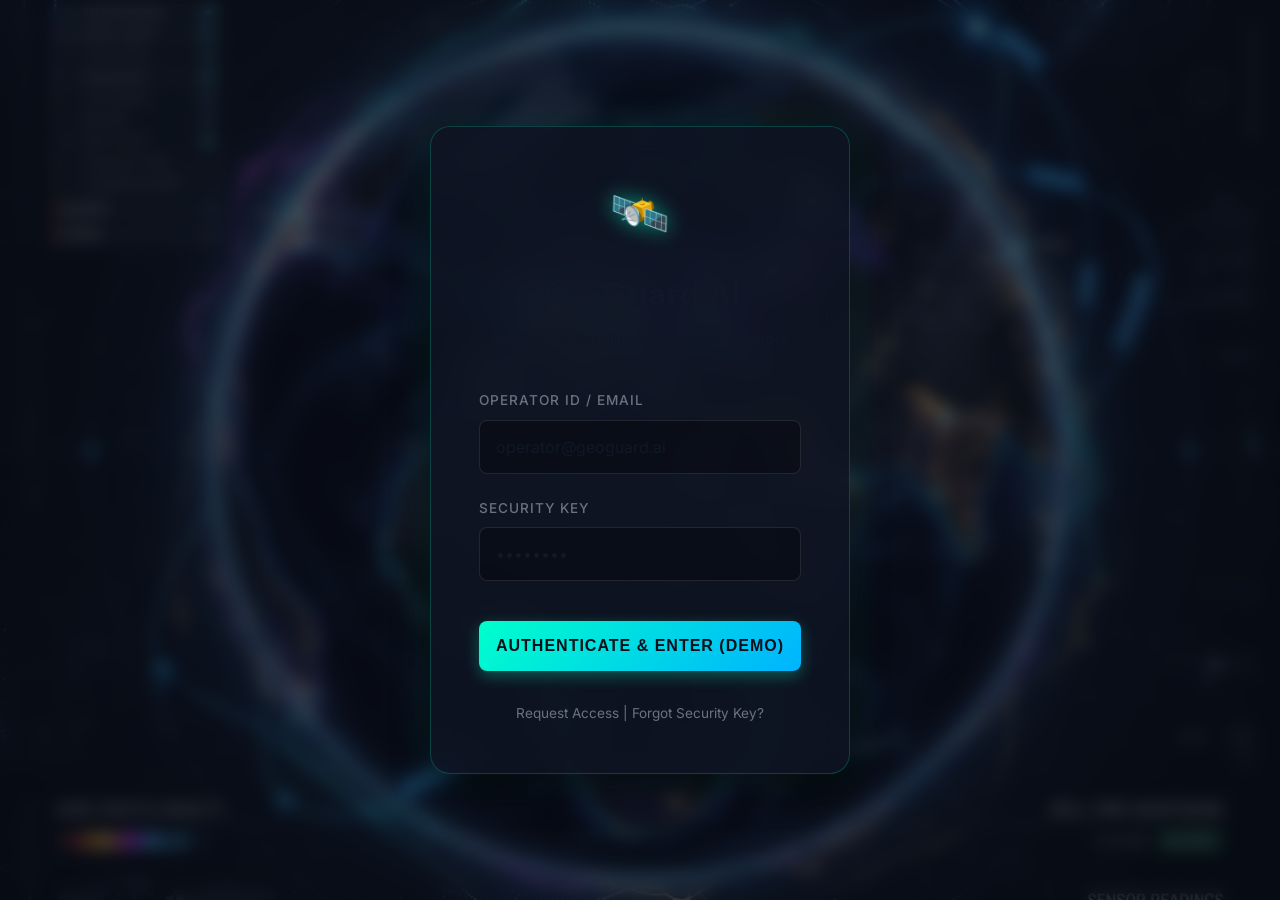
==== frontend/index.html @ 323840bf "Initial commit: Illegal Mining Detection System" ====
<!DOCTYPE html>
<html lang="en">
<head>
    <meta charset="UTF-8">
    <meta name="viewport" content="width=device-width, initial-scale=1.0">
    <title>GeoGuard AI — Satellite-Based Illegal Mining Detection</title>
    <meta name="description" content="AI-powered geospatial monitoring tool for detecting illegal mining activities using satellite imagery analysis and government record cross-referencing.">
    
    <!-- Leaflet CSS -->
    <link rel="stylesheet" href="https://unpkg.com/leaflet@1.9.4/dist/leaflet.css" />
    
    <!-- Chart.js -->
    <script src="https://cdn.jsdelivr.net/npm/chart.js@4.4.0/dist/chart.umd.min.js"></script>
    
    <!-- Leaflet JS -->
    <script src="https://unpkg.com/leaflet@1.9.4/dist/leaflet.js"></script>
    
    <!-- jsPDF -->
    <script src="https://cdnjs.cloudflare.com/ajax/libs/jspdf/2.5.1/jspdf.umd.min.js"></script>
    
    <!-- App CSS -->
    <link rel="stylesheet" href="index.css">
</head>
<body class="login-active">

<!-- ═══════════════ LOGIN OVERLAY ═══════════════ -->
<div id="loginOverlay" class="login-overlay">
    <div class="login-card">
        <div class="login-header">
            <div class="login-logo-icon">🛰️</div>
            <h2>GeoGuard AI</h2>
            <p>Access the Satellite Surveillance Network</p>
        </div>
        <form id="loginForm" class="login-form">
            <div class="form-group">
                <label for="username">Operator ID / Email</label>
                <input type="text" id="username" value="operator@geoguard.ai" placeholder="Enter your credentials" required>
            </div>
            <div class="form-group">
                <label for="password">Security Key</label>
                <input type="password" id="password" value="demo1234" placeholder="••••••••" required>
            </div>
            <button type="submit" class="btn-login">Authenticate & Enter (Demo)</button>
            <div class="login-footer">
                <a href="#">Request Access</a> | <a href="#">Forgot Security Key?</a>
            </div>
        </form>
    </div>
</div>

<!-- ═══════════════ APP CONTAINER ═══════════════ -->
<div class="app-container">

    <!-- ─── LEFT SIDEBAR ─── -->
    <aside class="left-sidebar">
        <div class="logo">
            <div class="logo-icon">🛰️</div>
            <div class="logo-text">
                <h1>GeoGuard</h1>
            </div>
        </div>

        <div class="sidebar-section-title">Explore</div>
        <nav class="sidebar-nav" id="mainNav">
            <button class="nav-btn active" data-view="dashboard" id="navDashboard">
                <span class="nav-icon">📊</span>
                <span class="nav-text">Dashboard</span>
            </button>
            <button class="nav-btn" data-view="analyze" id="navAnalyze">
                <span class="nav-icon">🔬</span>
                <span class="nav-text">Analyze Image</span>
            </button>
            <button class="nav-btn" data-view="map" id="navMap">
                <span class="nav-icon">🗺️</span>
                <span class="nav-text">Map View</span>
            </button>
            <button class="nav-btn" data-view="records" id="navRecords">
                <span class="nav-icon">📋</span>
                <span class="nav-text">Govt Records</span>
            </button>
            <button class="nav-btn" data-view="reports" id="navReports">
                <span class="nav-icon">📄</span>
                <span class="nav-text">Reports</span>
            </button>
        </nav>

        <div class="sidebar-bottom">
            <div class="model-status">
                <div class="status-indicator">
                    <div class="status-dot"></div>
                    <span>ML Model Active</span>
                </div>
            </div>
        </div>
    </aside>

    <!-- ─── MAIN CONTENT ─── -->
    <main class="main-content">
        <!-- Top Bar -->
        <header class="top-bar">
            <div class="search-bar">
                <span class="search-icon">🔍</span>
                <input type="text" placeholder="Search coordinates, reports, leases...">
            </div>
            <div class="top-icons">
                <button class="icon-btn" title="Wallet">💳</button>
                <button class="icon-btn" title="Notifications">🔔</button>
                <button class="icon-btn" title="Chat">💬</button>
                <button id="themeToggle" class="icon-btn" title="Toggle Theme">🌓</button>
            </div>
        </header>

        <!-- ─── DASHBOARD VIEW ─── -->
        <section class="view-section active" id="viewDashboard">
            
            <!-- Hero Banner -->
            <div class="hero-banner">
                <div class="hero-content">
                    <h2>Monitor Mining Activities Globally</h2>
                    <p>AI-powered geospatial analysis and anomaly detection</p>
                </div>
            </div>

            <div class="section-header">
                <h3>Featured Analysis</h3>
                <a href="#" class="see-all">See all</a>
            </div>

            <!-- Dashboard Stats changed to Featured Cards -->
            <div class="featured-cards-grid" id="statsRow">
                <div class="featured-card">
                    <div class="featured-bg" style="background: linear-gradient(135deg, rgba(167,139,250,0.2) 0%, rgba(96,165,250,0.2) 100%);"></div>
                    <div class="featured-content">
                        <h4>Total Analyses</h4>
                        <p>Processed satellite imagery across regions.</p>
                        <div class="featured-stats">
                            <span><span class="stat-icon">🔍</span> <span id="statAnalyses">0</span> Scans</span>
                            <span><span class="stat-icon">✅</span> <span id="statRecall">92.5%</span> Recall</span>
                        </div>
                    </div>
                </div>
                
                <div class="featured-card">
                    <div class="featured-bg" style="background: linear-gradient(135deg, rgba(52,211,153,0.2) 0%, rgba(16,185,129,0.2) 100%);"></div>
                    <div class="featured-content">
                        <h4>Illegal Activities</h4>
                        <p>Detected unauthorized mining operations.</p>
                        <div class="featured-stats">
                            <span><span class="stat-icon" style="color:var(--accent-red)">🚨</span> <span id="statIllegal">0</span> Found</span>
                            <span><span class="stat-icon">📏</span> <span id="statAccuracy">8.5m</span> Acc.</span>
                        </div>
                    </div>
                </div>
            </div>

            <div class="section-header" style="margin-top: 2rem;">
                <h3>Popular Right Now</h3>
                <a href="#" class="see-all">See all</a>
            </div>

            <!-- Charts as Popular Cards -->
            <div class="popular-cards-grid">
                <div class="popular-card animate-in">
                    <div class="popular-info">
                        <h4>Historical Trends</h4>
                        <p>Incident reports over time.</p>
                    </div>
                    <div class="popular-chart">
                        <canvas id="incidentChart"></canvas>
                    </div>
                </div>
                
                <div class="popular-card animate-in">
                    <div class="popular-info">
                        <h4>Mineral Distribution</h4>
                        <p>Types of minerals mined.</p>
                    </div>
                    <div class="popular-chart">
                        <canvas id="mineralChart"></canvas>
                    </div>
                </div>

                <div class="popular-card animate-in">
                    <div class="popular-info">
                        <h4>Severity Dist.</h4>
                        <p>Risk levels of incidents.</p>
                    </div>
                    <div class="popular-chart">
                        <canvas id="severityChart"></canvas>
                    </div>
                </div>

                <div class="popular-card animate-in">
                    <div class="popular-info">
                        <h4>State-wise</h4>
                        <p>Incidents by location.</p>
                    </div>
                    <div class="popular-chart">
                        <canvas id="stateChart"></canvas>
                    </div>
                </div>
            </div>
        </section>

        <!-- ─── ANALYZE VIEW ─── -->
        <section class="view-section" id="viewAnalyze">
            <div class="upload-section">
                <div class="upload-card card">
                    <div class="upload-card-header">
                        <h2><span class="icon">🛰️</span> Satellite Image Analysis</h2>
                        <span class="upload-badge badge-info">Sentinel-2 Compatible</span>
                    </div>

                    <!-- Drop Zone -->
                    <div class="drop-zone" id="dropZone">
                        <div class="drop-zone-icon">📡</div>
                        <h3>Drop satellite image here</h3>
                        <p>Supports PNG, JPG, TIFF — Sentinel-2 imagery recommended (10m resolution)</p>
                        <button class="browse-btn" id="browseBtn">Browse Files</button>
                        <input type="file" id="fileInput" accept=".png,.jpg,.jpeg,.tif,.tiff,.bmp">
                    </div>

                    <!-- Image Preview -->
                    <div class="image-preview-container" id="previewContainer">
                        <div class="preview-box">
                            <div class="preview-header">
                                <span>📷</span> Original Satellite Image
                            </div>
                            <img id="originalPreview" alt="Original satellite image">
                        </div>
                        <div class="preview-box">
                            <div class="preview-header">
                                <span>🔥</span> Change Detection Map
                            </div>
                            <img id="changeMapPreview" alt="Change detection overlay">
                        </div>
                    </div>

                    <!-- Action Buttons -->
                    <div class="action-row" id="actionRow" style="display:none;">
                        <button class="btn-analyze" id="analyzeBtn" disabled>
                            <span class="spinner" style="display:none;" id="analyzeSpinner"></span>
                            <span id="analyzeBtnText">🔬 Analyze for Mining Activity</span>
                        </button>
                        <button class="btn-secondary" id="clearBtn">✕ Clear</button>
                        <span style="color: var(--text-muted); font-size: 0.8rem;" id="fileInfo"></span>
                    </div>

                    <!-- Progress -->
                    <div class="analysis-progress" id="progressSection">
                        <div class="progress-bar-container">
                            <div class="progress-bar" id="progressBar"></div>
                        </div>
                        <div class="progress-steps">
                            <div class="progress-step" id="step1"><div class="step-dot"></div> Loading Image</div>
                            <div class="progress-step" id="step2"><div class="step-dot"></div> Extracting Features</div>
                            <div class="progress-step" id="step3"><div class="step-dot"></div> ML Classification</div>
                            <div class="progress-step" id="step4"><div class="step-dot"></div> Cross-Referencing</div>
                            <div class="progress-step" id="step5"><div class="step-dot"></div> Generating Report</div>
                        </div>
                    </div>
                </div>
            </div>

            <!-- Results Section -->
            <div class="results-section" id="resultsSection">
                <!-- Summary Banner -->
                <div class="summary-header card" id="summaryHeader">
                    <div class="summary-risk high" id="summaryRisk">
                        <div class="risk-score" id="riskScore">—</div>
                        <div class="risk-label">Risk</div>
                    </div>
                    <div class="summary-info">
                        <h2 id="summaryTitle">Analysis Complete</h2>
                        <p id="summaryDesc">Processed in — seconds</p>
                        <div class="summary-stats">
                            <div class="summary-stat">
                                <div class="summary-stat-value" id="sumDisturbances">0</div>
                                <div class="summary-stat-label">Disturbances</div>
                            </div>
                            <div class="summary-stat">
                                <div class="summary-stat-value" style="color: var(--accent-red);" id="sumIllegal">0</div>
                                <div class="summary-stat-label">Illegal</div>
                            </div>
                            <div class="summary-stat">
                                <div class="summary-stat-value" style="color: var(--accent-green);" id="sumLegal">0</div>
                                <div class="summary-stat-label">Legal</div>
                            </div>
                            <div class="summary-stat">
                                <div class="summary-stat-value" id="sumArea">0</div>
                                <div class="summary-stat-label">Area (sq km)</div>
                            </div>
                        </div>
                    </div>
                </div>

                <!-- Results Grid -->
                <div class="results-grid two-col" style="margin-top: 1.5rem;">
                    <!-- Detection Map -->
                    <div class="card">
                        <div class="card-header">
                            <h3>🗺️ Detection Map</h3>
                            <span class="upload-badge badge-info" id="mapBadge">Interactive</span>
                        </div>
                        <div class="card-body" style="padding: 0;">
                            <div class="map-container">
                                <div id="detectionMap"></div>
                            </div>
                        </div>
                    </div>

                    <!-- Disturbance List -->
                    <div class="card">
                        <div class="card-header">
                            <h3>🚨 Detected Disturbances</h3>
                            <span class="upload-badge badge-danger" id="distCount">0 found</span>
                        </div>
                        <div class="card-body" style="padding: 0;">
                            <div class="disturbance-list" id="disturbanceList">
                                <div class="empty-state">
                                    <div class="empty-icon">🔍</div>
                                    <h3>No results yet</h3>
                                    <p>Upload and analyze a satellite image to detect mining disturbances</p>
                                </div>
                            </div>
                        </div>
                    </div>
                </div>

                <!-- Spectral & Metrics -->
                <div class="results-grid two-col" style="margin-top: 1.5rem;">
                    <div class="card">
                        <div class="card-header">
                            <h3>🌈 Spectral Indices</h3>
                        </div>
                        <div class="card-body">
                            <div class="indices-grid" id="indicesGrid">
                                <div class="index-item">
                                    <div class="index-name">NDVI (Vegetation)</div>
                                    <div class="index-value neutral" id="idxNdvi">—</div>
                                    <div class="index-bar"><div class="index-bar-fill" id="idxNdviBar" style="width:0; background: var(--accent-green);"></div></div>
                                </div>
                                <div class="index-item">
                                    <div class="index-name">BSI (Bare Soil)</div>
                                    <div class="index-value neutral" id="idxBsi">—</div>
                                    <div class="index-bar"><div class="index-bar-fill" id="idxBsiBar" style="width:0; background: var(--accent-amber);"></div></div>
                                </div>
                                <div class="index-item">
                                    <div class="index-name">NDWI (Water)</div>
                                    <div class="index-value neutral" id="idxNdwi">—</div>
                                    <div class="index-bar"><div class="index-bar-fill" id="idxNdwiBar" style="width:0; background: var(--accent-blue);"></div></div>
                                </div>
                                <div class="index-item">
                                    <div class="index-name">Soil Index</div>
                                    <div class="index-value neutral" id="idxSoil">—</div>
                                    <div class="index-bar"><div class="index-bar-fill" id="idxSoilBar" style="width:0; background: var(--accent-red);"></div></div>
                                </div>
                            </div>
                        </div>
                    </div>

                    <div class="card">
                        <div class="card-header">
                            <h3>📊 Evaluation Metrics</h3>
                        </div>
                        <div class="card-body">
                            <div class="metrics-grid">
                                <div class="metric-item">
                                    <div class="metric-value" id="metRecall">—</div>
                                    <div class="metric-label">Detection Recall</div>
                                </div>
                                <div class="metric-item">
                                    <div class="metric-value" id="metFPR">—</div>
                                    <div class="metric-label">False Positive Rate</div>
                                </div>
                                <div class="metric-item">
                                    <div class="metric-value" id="metAccuracy">—</div>
                                    <div class="metric-label">Coord Accuracy (m)</div>
                                </div>
                                <div class="metric-item">
                                    <div class="metric-value" id="metLatency">—</div>
                                    <div class="metric-label">Report Latency (s)</div>
                                </div>
                            </div>
                        </div>
                    </div>
                </div>

                <!-- Incident Report -->
                <div class="card" style="margin-top: 1.5rem;">
                    <div class="card-header">
                        <h3>📄 Auto-Generated Incident Report</h3>
                        <span class="upload-badge badge-success">Ready</span>
                    </div>
                    <div class="card-body">
                        <div class="report-content" id="reportContent">No report generated yet.</div>
                        <div class="report-actions">
                            <button class="btn-report primary" id="downloadPdfBtn">📥 Download PDF Report</button>
                            <button class="btn-report outline" id="copyReportBtn">📋 Copy to Clipboard</button>
                        </div>
                    </div>
                </div>
            </div>
        </section>

        <!-- ─── MAP VIEW ─── -->
        <section class="view-section" id="viewMap">
            <div class="stats-row" style="margin-bottom: 1rem;">
                <div class="featured-card">
                    <div class="featured-content" style="padding: 1rem;">
                        <h4><span class="stat-icon">📍</span> Historical Incidents</h4>
                        <div class="stat-value" id="mapIncidents" style="font-size: 2rem;">25</div>
                    </div>
                </div>
                <div class="featured-card">
                    <div class="featured-content" style="padding: 1rem;">
                        <h4><span class="stat-icon">⛏️</span> Mining Leases</h4>
                        <div class="stat-value" id="mapLeases" style="font-size: 2rem;">20</div>
                    </div>
                </div>
                <div class="featured-card">
                    <div class="featured-content" style="padding: 1rem;">
                        <h4><span class="stat-icon">🌲</span> Protected Zones</h4>
                        <div class="stat-value" id="mapZones" style="font-size: 2rem;">8</div>
                    </div>
                </div>
            </div>
            <div class="full-map-container card" style="padding: 0; overflow: hidden; border-radius: var(--radius-xl);">
                <div id="fullMap"></div>
            </div>
        </section>

        <!-- ─── GOVT RECORDS VIEW ─── -->
        <section class="view-section" id="viewRecords">
            <div class="card">
                <div class="card-header">
                    <h3>🏛️ Official Mining Lease Records (Government of India)</h3>
                    <span class="upload-badge badge-info" id="leaseCountBadge">20 Records</span>
                </div>
                <div class="card-body" style="padding: 0;">
                    <div class="records-table-container" style="max-height: 600px; overflow-y: auto;">
                        <table class="records-table" id="leasesTable">
                            <thead>
                                <tr>
                                    <th>Lease ID</th>
                                    <th>Company</th>
                                    <th>Mineral</th>
                                    <th>District</th>
                                    <th>State</th>
                                    <th>Area (sq km)</th>
                                    <th>Status</th>
                                    <th>Valid Until</th>
                                </tr>
                            </thead>
                            <tbody id="leasesTableBody"></tbody>
                        </table>
                    </div>
                </div>
            </div>

            <div class="card" style="margin-top: 1.5rem;">
                <div class="card-header">
                    <h3>🛡️ Protected Zones & No-Mining Areas</h3>
                </div>
                <div class="card-body" style="padding: 0;">
                    <div class="records-table-container" style="max-height: 400px; overflow-y: auto;">
                        <table class="records-table" id="zonesTable">
                            <thead>
                                <tr>
                                    <th>Zone ID</th>
                                    <th>Name</th>
                                    <th>Type</th>
                                    <th>District</th>
                                    <th>State</th>
                                    <th>Radius (km)</th>
                                    <th>Status</th>
                                    <th>Notification</th>
                                </tr>
                            </thead>
                            <tbody id="zonesTableBody"></tbody>
                        </table>
                    </div>
                </div>
            </div>
        </section>

        <!-- ─── REPORTS VIEW ─── -->
        <section class="view-section" id="viewReports">
            <div class="card">
                <div class="card-header">
                    <h3>📄 Analysis History</h3>
                </div>
                <div class="card-body" style="padding: 0;">
                    <div id="reportsListContainer">
                        <div class="empty-state">
                            <div class="empty-icon">📄</div>
                            <h3>No reports yet</h3>
                            <p>Analyze satellite images to generate incident reports</p>
                        </div>
                    </div>
                </div>
            </div>
        </section>
    </main>

    <!-- ─── RIGHT SIDEBAR ─── -->
    <aside class="right-sidebar">
        <div class="profile-section">
            <div class="profile-avatar">
                <div class="avatar-ring"></div>
                <img src="https://ui-avatars.com/api/?name=Operator+One&background=8b5cf6&color=fff" alt="Profile">
            </div>
            <h4>Operator Alpha</h4>
            <p>@geo_admin</p>
        </div>

        <div class="sidebar-widget">
            <div class="widget-header">
                <h4>Recent Incidents</h4>
                <a href="#">See all</a>
            </div>
            <div class="widget-list">
                <div class="widget-item">
                    <div class="widget-icon" style="background: rgba(239,68,68,0.2); color: var(--accent-red);">🚨</div>
                    <div class="widget-item-info">
                        <h5>Illegal Mining</h5>
                        <p>5 min ago</p>
                    </div>
                </div>
                <div class="widget-item">
                    <div class="widget-icon" style="background: rgba(16,185,129,0.2); color: var(--accent-green);">✅</div>
                    <div class="widget-item-info">
                        <h5>Scan Completed</h5>
                        <p>12 min ago</p>
                    </div>
                </div>
                <div class="widget-item">
                    <div class="widget-icon" style="background: rgba(239,68,68,0.2); color: var(--accent-red);">🚨</div>
                    <div class="widget-item-info">
                        <h5>Zone Violation</h5>
                        <p>1 hr ago</p>
                    </div>
                </div>
            </div>
        </div>

        <div class="sidebar-widget">
            <div class="widget-header">
                <h4>System Activity</h4>
                <a href="#">See all</a>
            </div>
            <div class="widget-list">
                <div class="widget-item">
                    <div class="widget-icon" style="background: rgba(139,92,246,0.2); color: var(--accent-purple);">🔄</div>
                    <div class="widget-item-info">
                        <h5>Model Sync</h5>
                        <p>Updated weights</p>
                    </div>
                </div>
                <div class="widget-item">
                    <div class="widget-icon" style="background: rgba(59,130,246,0.2); color: var(--accent-blue);">📡</div>
                    <div class="widget-item-info">
                        <h5>Satellite Feed</h5>
                        <p>Connected</p>
                    </div>
                </div>
            </div>
        </div>
    </aside>
</div>

<script src="app.js"></script>
</body>
</html>
---- frontend/index.css ----
/* ══════════════════════════════════════════════════════════════
   Illegal Mining Detection System — Design System
   Dark glassmorphism theme with satellite/geo aesthetic
   ══════════════════════════════════════════════════════════════ */

@import url('https://fonts.googleapis.com/css2?family=Inter:wght@300;400;500;600;700;800;900&family=JetBrains+Mono:wght@400;500;600&display=swap');

/* ─── CSS Variables ─────────────────────────────────────────── */
:root {
    /* Light Theme (Default/White) */
    --bg-primary: #ffffff;
    --bg-secondary: #f4f6f9;
    --bg-card: rgba(255, 255, 255, 0.8);
    --bg-card-hover: rgba(245, 247, 250, 0.9);
    --bg-glass: rgba(0, 0, 0, 0.03);
    --bg-input: #ffffff;

    --border-primary: rgba(139, 92, 246, 0.2);
    --border-active: rgba(139, 92, 246, 0.5);
    --border-subtle: rgba(0, 0, 0, 0.08);

    --text-primary: #111827;
    --text-secondary: #4b5563;
    --text-muted: #6b7280;
    --text-accent: #6d28d9;

    --accent-cyan: #06b6d4;
    --accent-blue: #3b82f6;
    --accent-purple: #8b5cf6;
    --accent-green: #10b981;
    --accent-amber: #f59e0b;
    --accent-red: #ef4444;
    --accent-pink: #ec4899;

    --gradient-main: linear-gradient(135deg, #8b5cf6 0%, #3b82f6 100%);
    --gradient-danger: linear-gradient(135deg, #ef4444 0%, #f97316 100%);
    --gradient-success: linear-gradient(135deg, #10b981 0%, #06b6d4 100%);
    --gradient-warning: linear-gradient(135deg, #f59e0b 0%, #ef4444 100%);
    --gradient-card: linear-gradient(145deg, rgba(139, 92, 246, 0.05) 0%, rgba(59, 130, 246, 0.03) 100%);

    --shadow-sm: 0 2px 4px rgba(0, 0, 0, 0.05);
    --shadow-md: 0 4px 12px rgba(0, 0, 0, 0.08);
    --shadow-lg: 0 12px 30px rgba(0, 0, 0, 0.1);
    --shadow-glow: 0 0 20px rgba(139, 92, 246, 0.3);
    --shadow-glow-red: 0 0 20px rgba(239, 68, 68, 0.3);

    --radius-sm: 8px;
    --radius-md: 12px;
    --radius-lg: 16px;
    --radius-xl: 20px;

    --transition-fast: 0.15s ease;
    --transition-normal: 0.3s cubic-bezier(0.4, 0, 0.2, 1);
    --transition-slow: 0.5s cubic-bezier(0.4, 0, 0.2, 1);

    --font-sans: 'Inter', -apple-system, BlinkMacSystemFont, sans-serif;
    --font-mono: 'JetBrains Mono', 'Fira Code', monospace;
    
    --bg-grid-color: rgba(139, 92, 246, 0.05);
}

[data-theme="dark"] {
    /* Dark Theme (Space/Black) */
    --bg-primary: #0a0514;
    --bg-secondary: #130a2a;
    --bg-card: rgba(19, 10, 42, 0.65);
    --bg-card-hover: rgba(28, 15, 60, 0.75);
    --bg-glass: rgba(255, 255, 255, 0.03);
    --bg-input: rgba(15, 8, 35, 0.8);

    --border-primary: rgba(139, 92, 246, 0.2);
    --border-active: rgba(139, 92, 246, 0.5);
    --border-subtle: rgba(255, 255, 255, 0.06);

    --text-primary: #f8fafc;
    --text-secondary: #a1a1aa;
    --text-muted: #71717a;
    --text-accent: #a78bfa;

    --accent-cyan: #22d3ee;
    --accent-blue: #60a5fa;
    --accent-purple: #a78bfa;
    --accent-green: #34d399;
    --accent-amber: #fbbf24;
    --accent-red: #f87171;
    --accent-pink: #f472b6;

    --gradient-main: linear-gradient(135deg, #a78bfa 0%, #60a5fa 100%);
    --gradient-card: linear-gradient(145deg, rgba(167, 139, 250, 0.05) 0%, rgba(96, 165, 250, 0.03) 100%);

    --shadow-sm: 0 2px 8px rgba(0, 0, 0, 0.4);
    --shadow-md: 0 4px 20px rgba(0, 0, 0, 0.5);
    --shadow-lg: 0 8px 40px rgba(0, 0, 0, 0.7);
    --shadow-glow: 0 0 30px rgba(167, 139, 250, 0.2);
    --shadow-glow-red: 0 0 30px rgba(248, 113, 113, 0.2);
    
    --bg-grid-color: rgba(167, 139, 250, 0.04);
}

/* ─── Reset & Base ──────────────────────────────────────────── */
*, *::before, *::after {
    margin: 0;
    padding: 0;
    box-sizing: border-box;
}

html {
    font-size: 16px;
    scroll-behavior: smooth;
}

body {
    font-family: var(--font-sans);
    background: var(--bg-primary);
    color: var(--text-primary);
    line-height: 1.6;
    min-height: 100vh;
    overflow-x: hidden;
    -webkit-font-smoothing: antialiased;
}

/* Background grid effect */
body::before {
    content: '';
    position: fixed;
    top: 0; left: 0;
    width: 100%; height: 100%;
    background-image:
        linear-gradient(var(--bg-grid-color) 1px, transparent 1px),
        linear-gradient(90deg, var(--bg-grid-color) 1px, transparent 1px);
    background-size: 60px 60px;
    pointer-events: none;
    z-index: 0;
}

/* Radial glow in corner */
body::after {
    content: '';
    position: fixed;
    top: -200px; right: -200px;
    width: 600px; height: 600px;
    background: radial-gradient(circle, var(--bg-grid-color) 0%, transparent 70%);
    pointer-events: none;
    z-index: 0;
}

/* ─── Scrollbar ─────────────────────────────────────────────── */
::-webkit-scrollbar {
    width: 6px;
    height: 6px;
}
::-webkit-scrollbar-track {
    background: var(--bg-primary);
}
::-webkit-scrollbar-thumb {
    background: rgba(0, 212, 255, 0.2);
    border-radius: 10px;
}
::-webkit-scrollbar-thumb:hover {
    background: rgba(0, 212, 255, 0.4);
}

/* ─── Layout: 3-Column App ────────────────────────────────────────── */
.app-container {
    display: grid;
    grid-template-columns: 260px 1fr 320px;
    height: 100vh;
    overflow: hidden;
    background: var(--bg-primary);
    position: relative;
    z-index: 1;
}

/* ─── Left Sidebar ────────────────────────────────────────────────── */
.left-sidebar {
    background: var(--bg-secondary);
    border-right: 1px solid var(--border-subtle);
    padding: 2rem 0;
    display: flex;
    flex-direction: column;
    z-index: 10;
}

.logo {
    display: flex;
    align-items: center;
    gap: 14px;
    padding: 0 1.5rem 2rem;
}

.logo-icon {
    width: 36px;
    height: 36px;
    background: var(--gradient-main);
    border-radius: var(--radius-md);
    display: flex;
    align-items: center;
    justify-content: center;
    font-size: 1.2rem;
    box-shadow: 0 0 15px rgba(139, 92, 246, 0.3);
}

.logo-text h1 {
    font-size: 1.2rem;
    font-weight: 800;
    color: var(--text-primary);
    letter-spacing: -0.5px;
}

.sidebar-section-title {
    font-size: 0.75rem;
    text-transform: uppercase;
    letter-spacing: 1px;
    color: var(--text-muted);
    font-weight: 600;
    padding: 1rem 1.5rem 0.5rem;
}

.sidebar-nav {
    display: flex;
    flex-direction: column;
    gap: 4px;
    flex: 1;
}

.nav-btn {
    display: flex;
    align-items: center;
    gap: 12px;
    padding: 12px 1.5rem;
    background: transparent;
    border: none;
    color: var(--text-secondary);
    font-family: var(--font-sans);
    font-size: 0.95rem;
    font-weight: 500;
    cursor: pointer;
    transition: var(--transition-normal);
    text-align: left;
    position: relative;
}

.nav-btn:hover {
    color: var(--text-primary);
    background: rgba(255, 255, 255, 0.02);
}

.nav-btn.active {
    color: var(--text-primary);
    background: rgba(255, 255, 255, 0.05);
}

/* The curved indicator like in Demd app */
.nav-btn.active::before {
    content: '';
    position: absolute;
    left: 0;
    top: 50%;
    transform: translateY(-50%);
    height: 60%;
    width: 4px;
    background: var(--gradient-main);
    border-radius: 0 4px 4px 0;
    box-shadow: var(--shadow-glow);
}

.nav-icon {
    font-size: 1.1rem;
    opacity: 0.7;
    transition: var(--transition-fast);
}

.nav-btn.active .nav-icon {
    opacity: 1;
}

.sidebar-bottom {
    padding: 1.5rem;
    border-top: 1px solid var(--border-subtle);
}

.model-status {
    background: var(--bg-card);
    padding: 1rem;
    border-radius: var(--radius-lg);
    border: 1px solid var(--border-subtle);
}

.status-indicator {
    display: flex;
    align-items: center;
    gap: 8px;
    font-size: 0.8rem;
    color: var(--text-secondary);
}

.status-dot {
    width: 8px;
    height: 8px;
    border-radius: 50%;
    background: var(--accent-green);
    box-shadow: 0 0 8px rgba(16, 185, 129, 0.5);
    animation: dotPulse 2s infinite;
}

@keyframes dotPulse {
    0%, 100% { opacity: 1; }
    50% { opacity: 0.5; }
}

/* ─── Main Content ────────────────────────────────────────────── */
.main-content {
    overflow-y: auto;
    overflow-x: hidden;
    padding: 0 2.5rem 3rem;
    position: relative;
    scroll-behavior: smooth;
}

.top-bar {
    display: flex;
    align-items: center;
    justify-content: space-between;
    padding: 1.5rem 0;
    position: sticky;
    top: 0;
    background: var(--bg-primary);
    z-index: 100;
}

.search-bar {
    display: flex;
    align-items: center;
    background: var(--bg-input);
    border: 1px solid var(--border-subtle);
    border-radius: var(--radius-xl);
    padding: 8px 16px;
    width: 400px;
    transition: var(--transition-normal);
}

.search-bar:focus-within {
    border-color: var(--border-active);
    box-shadow: var(--shadow-glow);
}

.search-bar input {
    background: transparent;
    border: none;
    color: var(--text-primary);
    padding: 4px 8px;
    width: 100%;
    font-family: var(--font-sans);
    outline: none;
}

.search-icon {
    opacity: 0.5;
}

.top-icons {
    display: flex;
    align-items: center;
    gap: 12px;
}

.icon-btn {
    width: 40px;
    height: 40px;
    border-radius: 50%;
    border: 1px solid var(--border-subtle);
    background: transparent;
    display: flex;
    align-items: center;
    justify-content: center;
    color: var(--text-secondary);
    cursor: pointer;
    transition: var(--transition-fast);
}

.icon-btn:hover {
    background: var(--bg-glass);
    color: var(--text-primary);
}

/* ─── Right Sidebar ───────────────────────────────────────────── */
.right-sidebar {
    background: var(--bg-secondary);
    border-left: 1px solid var(--border-subtle);
    padding: 2rem 1.5rem;
    display: flex;
    flex-direction: column;
    gap: 2rem;
    overflow-y: auto;
}

.profile-section {
    display: flex;
    flex-direction: column;
    align-items: center;
    text-align: center;
}

.profile-avatar {
    position: relative;
    width: 80px;
    height: 80px;
    margin-bottom: 1rem;
}

.avatar-ring {
    position: absolute;
    top: -4px; left: -4px; right: -4px; bottom: -4px;
    border-radius: 50%;
    background: conic-gradient(from 0deg, var(--accent-cyan), var(--accent-purple), var(--accent-pink), var(--accent-cyan));
    animation: rotateRing 4s linear infinite;
    z-index: 0;
}

.profile-avatar img {
    position: absolute;
    top: 0; left: 0;
    width: 100%; height: 100%;
    border-radius: 50%;
    border: 3px solid var(--bg-secondary);
    z-index: 1;
    object-fit: cover;
}

@keyframes rotateRing {
    100% { transform: rotate(360deg); }
}

.profile-section h4 {
    font-size: 1.1rem;
    color: var(--text-primary);
}

.profile-section p {
    font-size: 0.85rem;
    color: var(--text-muted);
}

.widget-header {
    display: flex;
    align-items: center;
    justify-content: space-between;
    margin-bottom: 1rem;
}

.widget-header h4 {
    font-size: 0.9rem;
    color: var(--text-secondary);
    font-weight: 500;
}

.widget-header a {
    font-size: 0.8rem;
    color: var(--text-muted);
    text-decoration: none;
}

.widget-header a:hover {
    color: var(--text-accent);
}

.widget-list {
    display: flex;
    flex-direction: column;
    gap: 12px;
}

.widget-item {
    display: flex;
    align-items: center;
    gap: 12px;
    background: var(--bg-card);
    padding: 10px;
    border-radius: var(--radius-md);
    border: 1px solid var(--border-subtle);
}

.widget-icon {
    width: 36px;
    height: 36px;
    border-radius: 50%;
    display: flex;
    align-items: center;
    justify-content: center;
    font-size: 1rem;
}

.widget-item-info h5 {
    font-size: 0.85rem;
    color: var(--text-primary);
    font-weight: 600;
}

.widget-item-info p {
    font-size: 0.75rem;
    color: var(--text-muted);
}

/* ─── Section Tabs (Views) ──────────────────────────────────── */
.view-section {
    display: none;
    animation: fadeSlideIn 0.5s ease;
}

.view-section.active {
    display: block;
}

@keyframes fadeSlideIn {
    from { opacity: 0; transform: translateY(12px); }
    to { opacity: 1; transform: translateY(0); }
}

/* ─── Dashboard Stats Row (For Map View) ────────────────────── */
.stats-row {
    display: grid;
    grid-template-columns: repeat(auto-fit, minmax(200px, 1fr));
    gap: 1rem;
    margin-bottom: 1.5rem;
}

.stat-card {
    background: var(--bg-card);
    backdrop-filter: blur(12px);
    border: 1px solid var(--border-primary);
    border-radius: var(--radius-lg);
    padding: 1.25rem 1.5rem;
    position: relative;
    overflow: hidden;
    transition: var(--transition-normal);
}

.stat-card:hover {
    border-color: var(--border-active);
    background: var(--bg-card-hover);
    transform: translateY(-2px);
    box-shadow: var(--shadow-glow);
}

.stat-icon {
    font-size: 1.5rem;
    margin-bottom: 0.5rem;
}

.stat-value {
    font-size: 1.8rem;
    font-weight: 800;
    letter-spacing: -1px;
    line-height: 1.2;
}

.stat-label {
    font-size: 0.75rem;
    color: var(--text-muted);
    text-transform: uppercase;
    letter-spacing: 1.2px;
    margin-top: 4px;
    font-weight: 500;
}

/* ─── NEW: Dashboard Layout (Hero, Featured, Popular) ───────── */

.hero-banner {
    background: linear-gradient(120deg, rgba(139, 92, 246, 0.15), rgba(59, 130, 246, 0.15)), var(--bg-card);
    border: 1px solid var(--border-primary);
    border-radius: var(--radius-xl);
    padding: 3rem;
    margin-bottom: 2.5rem;
    position: relative;
    overflow: hidden;
}

.hero-content {
    position: relative;
    z-index: 2;
}

.hero-content h2 {
    font-size: 2rem;
    font-weight: 800;
    margin-bottom: 0.5rem;
    color: var(--text-primary);
}

.hero-content p {
    font-size: 1.1rem;
    color: var(--text-muted);
    max-width: 600px;
}

.section-header {
    display: flex;
    justify-content: space-between;
    align-items: center;
    margin-bottom: 1.5rem;
}

.section-header h3 {
    font-size: 1.3rem;
    font-weight: 700;
}

.section-header .see-all {
    font-size: 0.9rem;
    color: var(--text-muted);
    text-decoration: none;
    transition: var(--transition-fast);
}

.section-header .see-all:hover {
    color: var(--text-primary);
}

.featured-cards-grid {
    display: grid;
    grid-template-columns: repeat(2, 1fr);
    gap: 1.5rem;
    margin-bottom: 2.5rem;
}

.featured-card {
    background: var(--bg-card);
    border: 1px solid var(--border-subtle);
    border-radius: var(--radius-xl);
    position: relative;
    overflow: hidden;
    transition: var(--transition-normal);
}

.featured-card:hover {
    border-color: var(--border-active);
    transform: translateY(-3px);
    box-shadow: 0 10px 25px rgba(0,0,0,0.2);
}

.featured-bg {
    position: absolute;
    top: 0; left: 0; width: 100%; height: 100%;
    opacity: 0.3;
    z-index: 0;
}

.featured-content {
    position: relative;
    z-index: 1;
    padding: 2rem;
}

.featured-content h4 {
    font-size: 1.25rem;
    font-weight: 700;
    margin-bottom: 0.5rem;
}

.featured-content p {
    font-size: 0.95rem;
    color: var(--text-muted);
    margin-bottom: 1.5rem;
}

.featured-stats {
    display: flex;
    gap: 1.5rem;
}

.featured-stats span {
    display: flex;
    align-items: center;
    gap: 6px;
    font-size: 0.9rem;
    font-weight: 600;
    color: var(--text-primary);
}

.featured-stats .stat-icon {
    font-size: 1.1rem;
    margin: 0;
}

.popular-cards-grid {
    display: grid;
    grid-template-columns: repeat(4, 1fr);
    gap: 1.5rem;
}

.popular-card {
    background: var(--bg-card);
    border: 1px solid var(--border-subtle);
    border-radius: var(--radius-xl);
    padding: 1.5rem;
    display: flex;
    flex-direction: column;
    gap: 1.5rem;
    transition: var(--transition-normal);
}

.popular-card:hover {
    border-color: var(--border-active);
    transform: translateY(-3px);
    box-shadow: var(--shadow-glow);
}

.popular-info h4 {
    font-size: 1.05rem;
    font-weight: 600;
    margin-bottom: 0.25rem;
}

.popular-info p {
    font-size: 0.8rem;
    color: var(--text-muted);
}

.popular-chart {
    height: 120px;
    position: relative;
    width: 100%;
}

/* ─── Upload Section ────────────────────────────────────────── */
.upload-section {
    margin-bottom: 1.5rem;
}

.upload-card {
    background: var(--bg-card);
    backdrop-filter: blur(12px);
    border: 1px solid var(--border-primary);
    border-radius: var(--radius-xl);
    padding: 2rem;
    position: relative;
    overflow: hidden;
}

.upload-card-header {
    display: flex;
    align-items: center;
    justify-content: space-between;
    margin-bottom: 1.5rem;
}

.upload-card-header h2 {
    font-size: 1.1rem;
    font-weight: 700;
    display: flex;
    align-items: center;
    gap: 10px;
}

.upload-card-header h2 span.icon {
    font-size: 1.3rem;
}

.upload-badge {
    font-size: 0.7rem;
    padding: 4px 12px;
    border-radius: 20px;
    font-weight: 600;
    text-transform: uppercase;
    letter-spacing: 1px;
}

.badge-info {
    background: rgba(0, 212, 255, 0.1);
    color: var(--accent-cyan);
    border: 1px solid rgba(0, 212, 255, 0.2);
}

.badge-success {
    background: rgba(16, 185, 129, 0.1);
    color: var(--accent-green);
    border: 1px solid rgba(16, 185, 129, 0.2);
}

.badge-danger {
    background: rgba(239, 68, 68, 0.1);
    color: var(--accent-red);
    border: 1px solid rgba(239, 68, 68, 0.2);
}

.badge-warning {
    background: rgba(245, 158, 11, 0.1);
    color: var(--accent-amber);
    border: 1px solid rgba(245, 158, 11, 0.2);
}

.drop-zone {
    border: 2px dashed rgba(0, 212, 255, 0.2);
    border-radius: var(--radius-lg);
    padding: 3rem 2rem;
    text-align: center;
    cursor: pointer;
    transition: var(--transition-normal);
    background: var(--bg-glass);
    position: relative;
}

.drop-zone:hover, .drop-zone.dragover {
    border-color: var(--accent-cyan);
    background: rgba(0, 212, 255, 0.04);
    box-shadow: inset 0 0 30px rgba(0, 212, 255, 0.05);
}

.drop-zone-icon {
    font-size: 3rem;
    margin-bottom: 1rem;
    opacity: 0.7;
}

.drop-zone h3 {
    font-size: 1.05rem;
    font-weight: 600;
    margin-bottom: 0.5rem;
}

.drop-zone p {
    color: var(--text-muted);
    font-size: 0.82rem;
}

.drop-zone .browse-btn {
    display: inline-block;
    margin-top: 1rem;
    padding: 10px 28px;
    background: var(--gradient-main);
    color: #fff;
    font-weight: 600;
    font-size: 0.85rem;
    border-radius: var(--radius-sm);
    border: none;
    cursor: pointer;
    transition: var(--transition-normal);
    font-family: var(--font-sans);
}

.drop-zone .browse-btn:hover {
    transform: translateY(-1px);
    box-shadow: 0 4px 20px rgba(0, 212, 255, 0.3);
}

#fileInput {
    display: none;
}

/* Image preview */
.image-preview-container {
    display: none;
    margin-top: 1.5rem;
    gap: 1.5rem;
}

.image-preview-container.visible {
    display: grid;
    grid-template-columns: 1fr 1fr;
}

.preview-box {
    border: 1px solid var(--border-primary);
    border-radius: var(--radius-md);
    overflow: hidden;
    background: var(--bg-secondary);
}

.preview-box .preview-header {
    padding: 0.75rem 1rem;
    background: rgba(0, 0, 0, 0.3);
    border-bottom: 1px solid var(--border-subtle);
    font-size: 0.78rem;
    font-weight: 600;
    text-transform: uppercase;
    letter-spacing: 1px;
    color: var(--text-secondary);
    display: flex;
    align-items: center;
    gap: 8px;
}

.preview-box img {
    width: 100%;
    height: 300px;
    object-fit: contain;
    background: #000;
}

/* Action buttons row */
.action-row {
    display: flex;
    align-items: center;
    gap: 1rem;
    margin-top: 1.5rem;
}

.btn-analyze {
    padding: 12px 36px;
    background: var(--gradient-main);
    color: #fff;
    font-weight: 700;
    font-size: 0.9rem;
    border-radius: var(--radius-sm);
    border: none;
    cursor: pointer;
    transition: var(--transition-normal);
    font-family: var(--font-sans);
    display: flex;
    align-items: center;
    gap: 10px;
    letter-spacing: 0.3px;
}

.btn-analyze:hover:not(:disabled) {
    transform: translateY(-2px);
    box-shadow: 0 6px 25px rgba(0, 212, 255, 0.35);
}

.btn-analyze:disabled {
    opacity: 0.5;
    cursor: not-allowed;
}

.btn-secondary {
    padding: 12px 24px;
    background: transparent;
    color: var(--text-secondary);
    font-weight: 600;
    font-size: 0.85rem;
    border-radius: var(--radius-sm);
    border: 1px solid var(--border-primary);
    cursor: pointer;
    transition: var(--transition-normal);
    font-family: var(--font-sans);
}

.btn-secondary:hover {
    border-color: var(--border-active);
    color: var(--text-primary);
    background: var(--bg-glass);
}

/* ─── Progress Bar ──────────────────────────────────────────── */
.analysis-progress {
    display: none;
    margin-top: 1.5rem;
}

.analysis-progress.visible {
    display: block;
}

.progress-bar-container {
    height: 6px;
    background: var(--bg-secondary);
    border-radius: 10px;
    overflow: hidden;
    margin-bottom: 1rem;
}

.progress-bar {
    height: 100%;
    background: var(--gradient-main);
    border-radius: 10px;
    width: 0%;
    transition: width 0.5s ease;
    position: relative;
}

.progress-bar::after {
    content: '';
    position: absolute;
    right: 0;
    top: 0;
    width: 30px;
    height: 100%;
    background: rgba(255, 255, 255, 0.3);
    filter: blur(4px);
    animation: shimmer 1.5s infinite;
}

@keyframes shimmer {
    0% { opacity: 0; }
    50% { opacity: 1; }
    100% { opacity: 0; }
}

.progress-steps {
    display: flex;
    flex-wrap: wrap;
    gap: 0.75rem;
}

.progress-step {
    display: flex;
    align-items: center;
    gap: 6px;
    font-size: 0.78rem;
    color: var(--text-muted);
    transition: var(--transition-normal);
}

.progress-step.active {
    color: var(--accent-cyan);
}

.progress-step.done {
    color: var(--accent-green);
}

.step-dot {
    width: 6px;
    height: 6px;
    border-radius: 50%;
    background: var(--text-muted);
    transition: var(--transition-normal);
}

.progress-step.active .step-dot {
    background: var(--accent-cyan);
    box-shadow: 0 0 8px rgba(0, 212, 255, 0.5);
    animation: dotPulse 1s infinite;
}

.progress-step.done .step-dot {
    background: var(--accent-green);
}

/* ─── Results Grid ──────────────────────────────────────────── */
.results-section {
    display: none;
    margin-top: 1.5rem;
}

.results-section.visible {
    display: block;
    animation: fadeSlideIn 0.6s ease;
}

.results-grid {
    display: grid;
    gap: 1.5rem;
}

.results-grid.two-col {
    grid-template-columns: 1fr 1fr;
}

.results-grid.three-col {
    grid-template-columns: 1fr 1fr 1fr;
}

/* ─── Card Component ────────────────────────────────────────── */
.card {
    background: var(--bg-card);
    backdrop-filter: blur(12px);
    border: 1px solid var(--border-primary);
    border-radius: var(--radius-lg);
    overflow: hidden;
    transition: var(--transition-normal);
}

.card:hover {
    border-color: var(--border-active);
}

.card-header {
    padding: 1rem 1.25rem;
    border-bottom: 1px solid var(--border-subtle);
    display: flex;
    align-items: center;
    justify-content: space-between;
    background: rgba(0, 0, 0, 0.15);
}

.card-header h3 {
    font-size: 0.88rem;
    font-weight: 700;
    display: flex;
    align-items: center;
    gap: 8px;
}

.card-body {
    padding: 1.25rem;
}

/* ─── Map Container ─────────────────────────────────────────── */
.map-container {
    width: 100%;
    height: 500px;
    border-radius: var(--radius-md);
    overflow: hidden;
    border: 1px solid var(--border-primary);
}

#detectionMap {
    width: 100%;
    height: 100%;
}

/* Leaflet popup custom style */
.leaflet-popup-content-wrapper {
    background: var(--bg-card) !important;
    border: 1px solid var(--border-active) !important;
    border-radius: var(--radius-md) !important;
    color: var(--text-primary) !important;
    backdrop-filter: blur(12px) !important;
    box-shadow: var(--shadow-lg) !important;
}

.leaflet-popup-tip {
    background: var(--bg-card) !important;
    border: 1px solid var(--border-active) !important;
}

.leaflet-popup-content {
    font-family: var(--font-sans) !important;
    font-size: 0.82rem !important;
    line-height: 1.5 !important;
}

.popup-title {
    font-weight: 700;
    font-size: 0.9rem;
    margin-bottom: 6px;
    display: flex;
    align-items: center;
    gap: 6px;
}

.popup-row {
    display: flex;
    justify-content: space-between;
    padding: 3px 0;
    border-bottom: 1px solid var(--border-subtle);
}

.popup-row:last-child {
    border-bottom: none;
}

.popup-label {
    color: var(--text-muted);
    font-size: 0.75rem;
}

.popup-value {
    font-weight: 600;
    font-size: 0.78rem;
}

.popup-value.illegal { color: var(--accent-red); }
.popup-value.legal { color: var(--accent-green); }

/* ─── Disturbance List ──────────────────────────────────────── */
.disturbance-list {
    max-height: 500px;
    overflow-y: auto;
}

.disturbance-item {
    padding: 1rem 1.25rem;
    border-bottom: 1px solid var(--border-subtle);
    transition: var(--transition-normal);
    cursor: pointer;
}

.disturbance-item:hover {
    background: var(--bg-glass);
}

.disturbance-item:last-child {
    border-bottom: none;
}

.dist-header {
    display: flex;
    align-items: center;
    justify-content: space-between;
    margin-bottom: 8px;
}

.dist-id {
    font-family: var(--font-mono);
    font-size: 0.82rem;
    font-weight: 600;
    color: var(--accent-cyan);
}

.dist-badge {
    font-size: 0.68rem;
    padding: 3px 10px;
    border-radius: 12px;
    font-weight: 700;
    text-transform: uppercase;
    letter-spacing: 0.5px;
}

.dist-badge.illegal {
    background: rgba(239, 68, 68, 0.12);
    color: var(--accent-red);
    border: 1px solid rgba(239, 68, 68, 0.25);
}

.dist-badge.legal {
    background: rgba(16, 185, 129, 0.12);
    color: var(--accent-green);
    border: 1px solid rgba(16, 185, 129, 0.25);
}

.dist-details {
    display: grid;
    grid-template-columns: 1fr 1fr;
    gap: 6px;
    font-size: 0.78rem;
}

.dist-detail {
    display: flex;
    align-items: center;
    gap: 6px;
}

.dist-detail .label {
    color: var(--text-muted);
}

.dist-detail .value {
    font-weight: 600;
    color: var(--text-secondary);
}

.probability-bar {
    width: 100%;
    height: 4px;
    background: rgba(255, 255, 255, 0.05);
    border-radius: 4px;
    margin-top: 8px;
    overflow: hidden;
}

.probability-fill {
    height: 100%;
    border-radius: 4px;
    transition: width 1s ease;
}

.probability-fill.high { background: var(--gradient-danger); }
.probability-fill.medium { background: var(--gradient-warning); }
.probability-fill.low { background: var(--gradient-success); }

/* ─── Spectral Indices ──────────────────────────────────────── */
.indices-grid {
    display: grid;
    grid-template-columns: 1fr 1fr;
    gap: 1rem;
}

.index-item {
    background: var(--bg-glass);
    border: 1px solid var(--border-subtle);
    border-radius: var(--radius-sm);
    padding: 1rem;
    transition: var(--transition-normal);
}

.index-item:hover {
    border-color: var(--border-active);
    background: rgba(0, 212, 255, 0.03);
}

.index-name {
    font-size: 0.72rem;
    text-transform: uppercase;
    letter-spacing: 1.5px;
    color: var(--text-muted);
    margin-bottom: 4px;
    font-weight: 600;
}

.index-value {
    font-size: 1.5rem;
    font-weight: 800;
    font-family: var(--font-mono);
    letter-spacing: -0.5px;
}

.index-value.positive { color: var(--accent-green); }
.index-value.negative { color: var(--accent-red); }
.index-value.neutral { color: var(--accent-amber); }

.index-bar {
    width: 100%;
    height: 3px;
    background: rgba(255, 255, 255, 0.05);
    border-radius: 3px;
    margin-top: 8px;
    overflow: hidden;
}

.index-bar-fill {
    height: 100%;
    border-radius: 3px;
    transition: width 1s ease;
}

/* ─── Metrics Card ──────────────────────────────────────────── */
.metrics-grid {
    display: grid;
    grid-template-columns: 1fr 1fr;
    gap: 1rem;
}

.metric-item {
    text-align: center;
    padding: 1rem;
    background: var(--bg-glass);
    border-radius: var(--radius-sm);
    border: 1px solid var(--border-subtle);
}

.metric-value {
    font-size: 1.6rem;
    font-weight: 800;
    font-family: var(--font-mono);
    color: var(--accent-cyan);
}

.metric-label {
    font-size: 0.7rem;
    color: var(--text-muted);
    text-transform: uppercase;
    letter-spacing: 1px;
    margin-top: 4px;
}

/* ─── Report Section ────────────────────────────────────────── */
.report-content {
    font-family: var(--font-mono);
    font-size: 0.8rem;
    line-height: 1.8;
    color: var(--text-secondary);
    max-height: 500px;
    overflow-y: auto;
    padding: 1rem;
    background: rgba(0, 0, 0, 0.2);
    border-radius: var(--radius-sm);
    border: 1px solid var(--border-subtle);
    white-space: pre-wrap;
}

.report-actions {
    display: flex;
    gap: 0.75rem;
    margin-top: 1rem;
}

.btn-report {
    padding: 10px 20px;
    font-size: 0.82rem;
    font-weight: 600;
    border-radius: var(--radius-sm);
    border: none;
    cursor: pointer;
    font-family: var(--font-sans);
    transition: var(--transition-normal);
    display: flex;
    align-items: center;
    gap: 8px;
}

.btn-report.primary {
    background: var(--gradient-main);
    color: #fff;
}

.btn-report.primary:hover {
    box-shadow: 0 4px 20px rgba(0, 212, 255, 0.3);
    transform: translateY(-1px);
}

.btn-report.outline {
    background: transparent;
    color: var(--text-secondary);
    border: 1px solid var(--border-primary);
}

.btn-report.outline:hover {
    border-color: var(--border-active);
    color: var(--text-primary);
}

/* ─── Government Records Table ──────────────────────────────── */
.records-table-container {
    overflow-x: auto;
}

.records-table {
    width: 100%;
    border-collapse: separate;
    border-spacing: 0;
    font-size: 0.8rem;
}

.records-table thead th {
    padding: 0.75rem 1rem;
    text-align: left;
    font-weight: 700;
    font-size: 0.72rem;
    text-transform: uppercase;
    letter-spacing: 1.2px;
    color: var(--text-muted);
    border-bottom: 1px solid var(--border-primary);
    background: rgba(0, 0, 0, 0.2);
    position: sticky;
    top: 0;
}

.records-table tbody tr {
    transition: var(--transition-fast);
}

.records-table tbody tr:hover {
    background: var(--bg-glass);
}

.records-table td {
    padding: 0.65rem 1rem;
    border-bottom: 1px solid var(--border-subtle);
    color: var(--text-secondary);
}

.status-pill {
    display: inline-block;
    padding: 2px 10px;
    border-radius: 12px;
    font-size: 0.7rem;
    font-weight: 600;
    text-transform: uppercase;
    letter-spacing: 0.5px;
}

.status-active {
    background: rgba(16, 185, 129, 0.12);
    color: var(--accent-green);
}

.status-expired {
    background: rgba(239, 68, 68, 0.12);
    color: var(--accent-red);
}

.status-suspended {
    background: rgba(245, 158, 11, 0.12);
    color: var(--accent-amber);
}

/* ─── Chart Containers ──────────────────────────────────────── */
.chart-container {
    position: relative;
    height: 280px;
}

/* ─── Full-width Map ────────────────────────────────────────── */
.full-map-container {
    height: 600px;
    border-radius: var(--radius-lg);
    overflow: hidden;
    border: 1px solid var(--border-primary);
    margin-bottom: 1.5rem;
}

#fullMap {
    width: 100%;
    height: 100%;
}

/* ─── Loading Spinner ───────────────────────────────────────── */
.spinner {
    display: inline-block;
    width: 18px;
    height: 18px;
    border: 2px solid rgba(255, 255, 255, 0.2);
    border-top-color: #fff;
    border-radius: 50%;
    animation: spin 0.8s linear infinite;
}

@keyframes spin {
    from { transform: rotate(0deg); }
    to { transform: rotate(360deg); }
}

/* ─── Empty State ───────────────────────────────────────────── */
.empty-state {
    text-align: center;
    padding: 4rem 2rem;
    color: var(--text-muted);
}

.empty-state .empty-icon {
    font-size: 3.5rem;
    margin-bottom: 1rem;
    opacity: 0.4;
}

.empty-state h3 {
    font-size: 1.1rem;
    color: var(--text-secondary);
    margin-bottom: 0.5rem;
}

.empty-state p {
    font-size: 0.85rem;
    max-width: 400px;
    margin: 0 auto;
}

/* ─── Cross-Reference Panel ─────────────────────────────────── */
.xref-result {
    padding: 1rem;
    border-radius: var(--radius-md);
    margin-top: 0.75rem;
    border: 1px solid;
}

.xref-result.illegal {
    background: rgba(239, 68, 68, 0.06);
    border-color: rgba(239, 68, 68, 0.2);
}

.xref-result.legal {
    background: rgba(16, 185, 129, 0.06);
    border-color: rgba(16, 185, 129, 0.2);
}

.xref-classification {
    font-size: 1.1rem;
    font-weight: 800;
    margin-bottom: 6px;
}

.xref-details {
    font-size: 0.8rem;
    color: var(--text-secondary);
    line-height: 1.6;
}

/* ─── Summary Header ────────────────────────────────────────── */
.summary-header {
    display: flex;
    align-items: center;
    gap: 1.5rem;
    padding: 1.5rem;
    background: var(--bg-card);
    border: 1px solid var(--border-primary);
    border-radius: var(--radius-xl);
    margin-bottom: 1.5rem;
}

.summary-risk {
    width: 90px;
    height: 90px;
    border-radius: 50%;
    display: flex;
    flex-direction: column;
    align-items: center;
    justify-content: center;
    border: 3px solid;
    flex-shrink: 0;
}

.summary-risk.high {
    border-color: var(--accent-red);
    background: rgba(239, 68, 68, 0.08);
}

.summary-risk.medium {
    border-color: var(--accent-amber);
    background: rgba(245, 158, 11, 0.08);
}

.summary-risk.low {
    border-color: var(--accent-green);
    background: rgba(16, 185, 129, 0.08);
}

.summary-risk .risk-score {
    font-size: 1.5rem;
    font-weight: 900;
    font-family: var(--font-mono);
}

.summary-risk .risk-label {
    font-size: 0.6rem;
    text-transform: uppercase;
    letter-spacing: 1.5px;
    font-weight: 700;
    color: var(--text-muted);
}

.summary-info {
    flex: 1;
}

.summary-info h2 {
    font-size: 1.2rem;
    font-weight: 800;
    margin-bottom: 4px;
}

.summary-info p {
    color: var(--text-secondary);
    font-size: 0.85rem;
}

.summary-stats {
    display: flex;
    gap: 2rem;
    margin-top: 0.75rem;
}

.summary-stat {
    text-align: center;
}

.summary-stat-value {
    font-size: 1.3rem;
    font-weight: 800;
    font-family: var(--font-mono);
}

.summary-stat-label {
    font-size: 0.68rem;
    color: var(--text-muted);
    text-transform: uppercase;
    letter-spacing: 1px;
}

/* ─── Responsive ────────────────────────────────────────────── */
@media (max-width: 1200px) {
    .results-grid.two-col {
        grid-template-columns: 1fr;
    }
    .results-grid.three-col {
        grid-template-columns: 1fr 1fr;
    }
}

@media (max-width: 768px) {
    .header-inner {
        flex-wrap: wrap;
        height: auto;
        padding: 0.75rem 0;
        gap: 0.75rem;
    }

    .header-nav {
        order: 3;
        width: 100%;
        overflow-x: auto;
    }

    .main-container {
        padding: 1rem;
    }

    .stats-row {
        grid-template-columns: 1fr 1fr;
    }

    .image-preview-container.visible {
        grid-template-columns: 1fr;
    }

    .results-grid.three-col {
        grid-template-columns: 1fr;
    }

    .indices-grid {
        grid-template-columns: 1fr;
    }

    .summary-header {
        flex-direction: column;
        text-align: center;
    }

    .summary-stats {
        justify-content: center;
    }

    .full-map-container {
        height: 400px;
    }
}

/* ─── Animations ────────────────────────────────────────────── */
@keyframes fadeIn {
    from { opacity: 0; }
    to { opacity: 1; }
}

@keyframes slideUp {
    from { transform: translateY(20px); opacity: 0; }
    to { transform: translateY(0); opacity: 1; }
}

.animate-in {
    animation: slideUp 0.5s ease forwards;
}

.animate-in:nth-child(1) { animation-delay: 0s; }
.animate-in:nth-child(2) { animation-delay: 0.08s; }
.animate-in:nth-child(3) { animation-delay: 0.16s; }
.animate-in:nth-child(4) { animation-delay: 0.24s; }
.animate-in:nth-child(5) { animation-delay: 0.32s; }
.animate-in:nth-child(6) { animation-delay: 0.40s; }

/* Toast notification */
.toast {
    position: fixed;
    bottom: 2rem;
    right: 2rem;
    padding: 1rem 1.5rem;
    background: var(--bg-card);
    border: 1px solid var(--border-active);
    border-radius: var(--radius-md);
    backdrop-filter: blur(16px);
    box-shadow: var(--shadow-lg);
    z-index: 200;
    display: flex;
    align-items: center;
    gap: 10px;
    font-size: 0.85rem;
    animation: toastIn 0.4s ease, toastOut 0.4s ease 4s forwards;
}

@keyframes toastIn {
    from { transform: translateY(30px); opacity: 0; }
    to { transform: translateY(0); opacity: 1; }
}

@keyframes toastOut {
    from { opacity: 1; }
    to { opacity: 0; transform: translateY(10px); }
}

/* ═══════════════ LOGIN OVERLAY ═══════════════ */
.login-overlay {
    position: fixed;
    top: 0;
    left: 0;
    width: 100vw;
    height: 100vh;
    background: url('bg.png') no-repeat center center / cover;
    z-index: 9999;
    display: flex;
    align-items: center;
    justify-content: center;
    transition: opacity 0.6s ease, visibility 0.6s ease;
}

.login-overlay::before {
    content: '';
    position: absolute;
    top: 0;
    left: 0;
    width: 100%;
    height: 100%;
    background: rgba(10, 15, 25, 0.7);
    backdrop-filter: blur(8px);
    -webkit-backdrop-filter: blur(8px);
}

.login-card {
    position: relative;
    z-index: 10;
    background: rgba(15, 20, 35, 0.85);
    border: 1px solid rgba(0, 255, 204, 0.2);
    border-radius: 20px;
    padding: 3rem;
    width: 100%;
    max-width: 420px;
    box-shadow: 0 15px 35px rgba(0, 0, 0, 0.5), 0 0 40px rgba(0, 255, 204, 0.1);
    backdrop-filter: blur(15px);
    -webkit-backdrop-filter: blur(15px);
    animation: loginFadeIn 0.8s cubic-bezier(0.16, 1, 0.3, 1) forwards;
}

@keyframes loginFadeIn {
    0% { opacity: 0; transform: translateY(30px) scale(0.95); }
    100% { opacity: 1; transform: translateY(0) scale(1); }
}

.login-header {
    text-align: center;
    margin-bottom: 2.5rem;
}

.login-logo-icon {
    font-size: 3rem;
    margin-bottom: 1rem;
    text-shadow: 0 0 20px rgba(0, 255, 204, 0.5);
    animation: floatIcon 3s ease-in-out infinite;
}

@keyframes floatIcon {
    0% { transform: translateY(0); }
    50% { transform: translateY(-8px); }
    100% { transform: translateY(0); }
}

.login-header h2 {
    font-family: var(--font-primary);
    font-size: 2rem;
    font-weight: 700;
    color: var(--text-light);
    margin-bottom: 0.5rem;
    letter-spacing: 1px;
}

.login-header p {
    color: var(--accent-primary);
    font-size: 0.9rem;
    letter-spacing: 0.5px;
}

.login-form .form-group {
    margin-bottom: 1.5rem;
}

.login-form label {
    display: block;
    margin-bottom: 0.5rem;
    font-size: 0.85rem;
    color: var(--text-muted);
    font-weight: 500;
    text-transform: uppercase;
    letter-spacing: 1px;
}

.login-form input {
    width: 100%;
    padding: 1rem;
    background: rgba(0, 0, 0, 0.3);
    border: 1px solid rgba(255, 255, 255, 0.1);
    border-radius: 8px;
    color: var(--text-light);
    font-size: 1rem;
    font-family: var(--font-secondary);
    transition: all 0.3s ease;
}

.login-form input:focus {
    outline: none;
    border-color: var(--accent-primary);
    box-shadow: 0 0 15px rgba(0, 255, 204, 0.2);
    background: rgba(0, 0, 0, 0.5);
}

.btn-login {
    width: 100%;
    padding: 1rem;
    margin-top: 1rem;
    background: linear-gradient(135deg, #00FFCC 0%, #00B3FF 100%);
    color: #0A0F19;
    border: none;
    border-radius: 8px;
    font-size: 1rem;
    font-weight: 600;
    cursor: pointer;
    transition: all 0.3s ease;
    text-transform: uppercase;
    letter-spacing: 1px;
    box-shadow: 0 5px 15px rgba(0, 255, 204, 0.3);
}

.btn-login:hover {
    transform: translateY(-2px);
    box-shadow: 0 8px 25px rgba(0, 255, 204, 0.5);
}

.btn-login:active {
    transform: translateY(1px);
}

.login-footer {
    margin-top: 2rem;
    text-align: center;
    font-size: 0.85rem;
    color: var(--text-muted);
}

.login-footer a {
    color: var(--text-light);
    text-decoration: none;
    transition: color 0.3s ease;
}

.login-footer a:hover {
    color: var(--accent-primary);
}

/* Hide main content while login is active to prevent scrolling/interaction */
body.login-active {
    overflow: hidden;
}
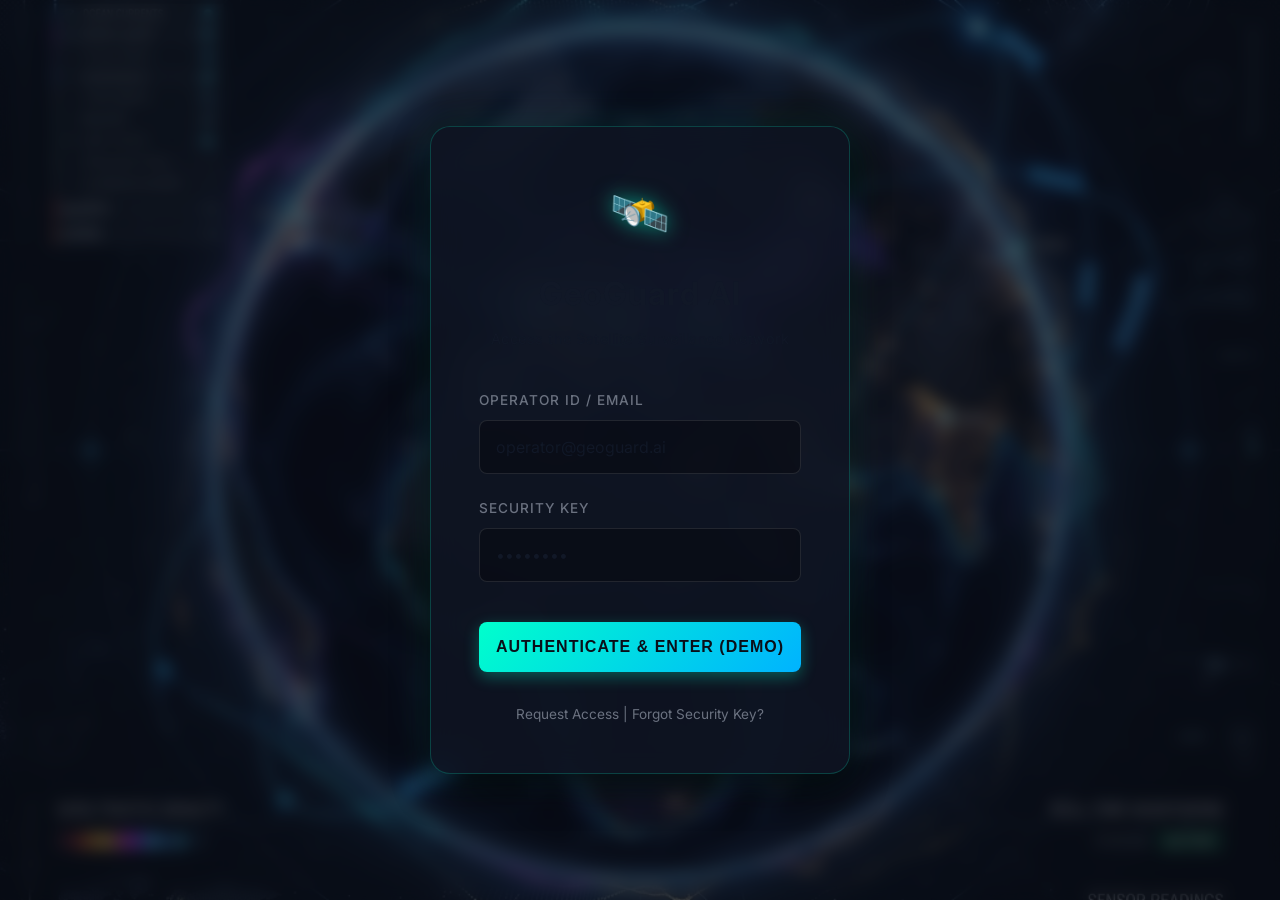
==== commit 56a45522: "Fix: Add satellite image validation to reject document/text screenshots and show invalid input error" ====
--- a/frontend/index.html
+++ b/frontend/index.html
@@ -216,8 +216,15 @@
                         <div class="drop-zone-icon">📡</div>
                         <h3>Drop satellite image here</h3>
                         <p>Supports PNG, JPG, TIFF — Sentinel-2 imagery recommended (10m resolution)</p>
-                        <button class="browse-btn" id="browseBtn">Browse Files</button>
+                        <button class="browse-btn" id="browseBtn" type="button">Browse Files</button>
                         <input type="file" id="fileInput" accept=".png,.jpg,.jpeg,.tif,.tiff,.bmp">
+                        <div class="sample-images-bar" style="margin-top: 1.25rem; display: flex; flex-wrap: wrap; gap: 8px; justify-content: center; align-items: center; z-index: 5; position: relative;">
+                            <span style="font-size: 0.75rem; color: var(--text-muted); width: 100%; text-align: center; margin-bottom: 2px;">⚡ Or load instant demo satellite imagery:</span>
+                            <button type="button" class="btn-sample" data-sample="sample_images/1_active_iron_ore_mine.png" data-name="1_active_iron_ore_mine.png">⛏️ Iron Ore Mine</button>
+                            <button type="button" class="btn-sample" data-sample="sample_images/2_dense_forest_no_mining.png" data-name="2_dense_forest_no_mining.png">🌲 Dense Forest</button>
+                            <button type="button" class="btn-sample" data-sample="sample_images/3_illegal_sand_mining_river.png" data-name="3_illegal_sand_mining_river.png">🌊 River Sand Mining</button>
+                            <button type="button" class="btn-sample" data-sample="sample_images/4_mixed_forest_quarry.png" data-name="4_mixed_forest_quarry.png">⛰️ Forest Quarry</button>
+                        </div>
                     </div>
 
                     <!-- Image Preview -->
@@ -244,6 +251,18 @@
                         </button>
                         <button class="btn-secondary" id="clearBtn">✕ Clear</button>
                         <span style="color: var(--text-muted); font-size: 0.8rem;" id="fileInfo"></span>
+                    </div>
+
+                    <!-- Invalid Input Warning Alert -->
+                    <div class="invalid-image-alert" id="invalidImageAlert" style="display:none;">
+                        <div class="invalid-alert-icon">⚠️</div>
+                        <div class="invalid-alert-body">
+                            <h4>Invalid Input Image</h4>
+                            <p id="invalidAlertMsg">The uploaded file does not appear to be a satellite or aerial terrain image. Please upload Sentinel-2, Landsat, or aerial surveillance imagery.</p>
+                            <div class="invalid-alert-tips">
+                                <span>💡 Tip: Select one of the instant satellite test buttons above (e.g. ⛏️ Iron Ore Mine or 🌲 Dense Forest).</span>
+                            </div>
+                        </div>
                     </div>
 
                     <!-- Progress -->
@@ -569,6 +588,7 @@
     </aside>
 </div>
 
+<script src="data.js"></script>
 <script src="app.js"></script>
 </body>
 </html>
--- a/frontend/index.css
+++ b/frontend/index.css
@@ -1908,3 +1908,79 @@
 body.login-active {
     overflow: hidden;
 }
+
+/* Sample image quick-selector buttons */
+.btn-sample {
+    background: rgba(255, 255, 255, 0.08);
+    border: 1px solid rgba(255, 255, 255, 0.16);
+    color: var(--text-primary);
+    padding: 6px 14px;
+    border-radius: 9999px;
+    font-size: 0.76rem;
+    font-weight: 500;
+    cursor: pointer;
+    transition: all 0.2s ease;
+    backdrop-filter: blur(8px);
+}
+
+.btn-sample:hover {
+    background: rgba(0, 212, 255, 0.2);
+    border-color: var(--accent-cyan);
+    color: #ffffff;
+    transform: translateY(-2px);
+    box-shadow: 0 4px 12px rgba(0, 212, 255, 0.25);
+}
+
+/* Invalid Input Warning Alert */
+.invalid-image-alert {
+    display: flex;
+    align-items: flex-start;
+    gap: 16px;
+    padding: 16px 20px;
+    margin-top: 14px;
+    background: rgba(239, 68, 68, 0.12);
+    border: 1px solid rgba(239, 68, 68, 0.45);
+    border-radius: 12px;
+    backdrop-filter: blur(10px);
+    box-shadow: 0 4px 20px rgba(239, 68, 68, 0.15);
+    animation: alertSlideIn 0.3s ease forwards;
+}
+
+.invalid-alert-icon {
+    font-size: 2rem;
+    line-height: 1;
+    flex-shrink: 0;
+}
+
+.invalid-alert-body h4 {
+    color: #f87171;
+    font-size: 0.98rem;
+    font-weight: 700;
+    margin: 0 0 4px 0;
+}
+
+.invalid-alert-body p {
+    color: #fecaca;
+    font-size: 0.85rem;
+    line-height: 1.45;
+    margin: 0 0 6px 0;
+}
+
+.invalid-alert-tips {
+    font-size: 0.78rem;
+    color: var(--text-muted);
+}
+
+.btn-analyze.btn-disabled-invalid {
+    background: rgba(239, 68, 68, 0.25) !important;
+    border-color: rgba(239, 68, 68, 0.5) !important;
+    color: #fca5a5 !important;
+    cursor: not-allowed !important;
+    box-shadow: none !important;
+}
+
+@keyframes alertSlideIn {
+    from { opacity: 0; transform: translateY(-8px); }
+    to { opacity: 1; transform: translateY(0); }
+}
+
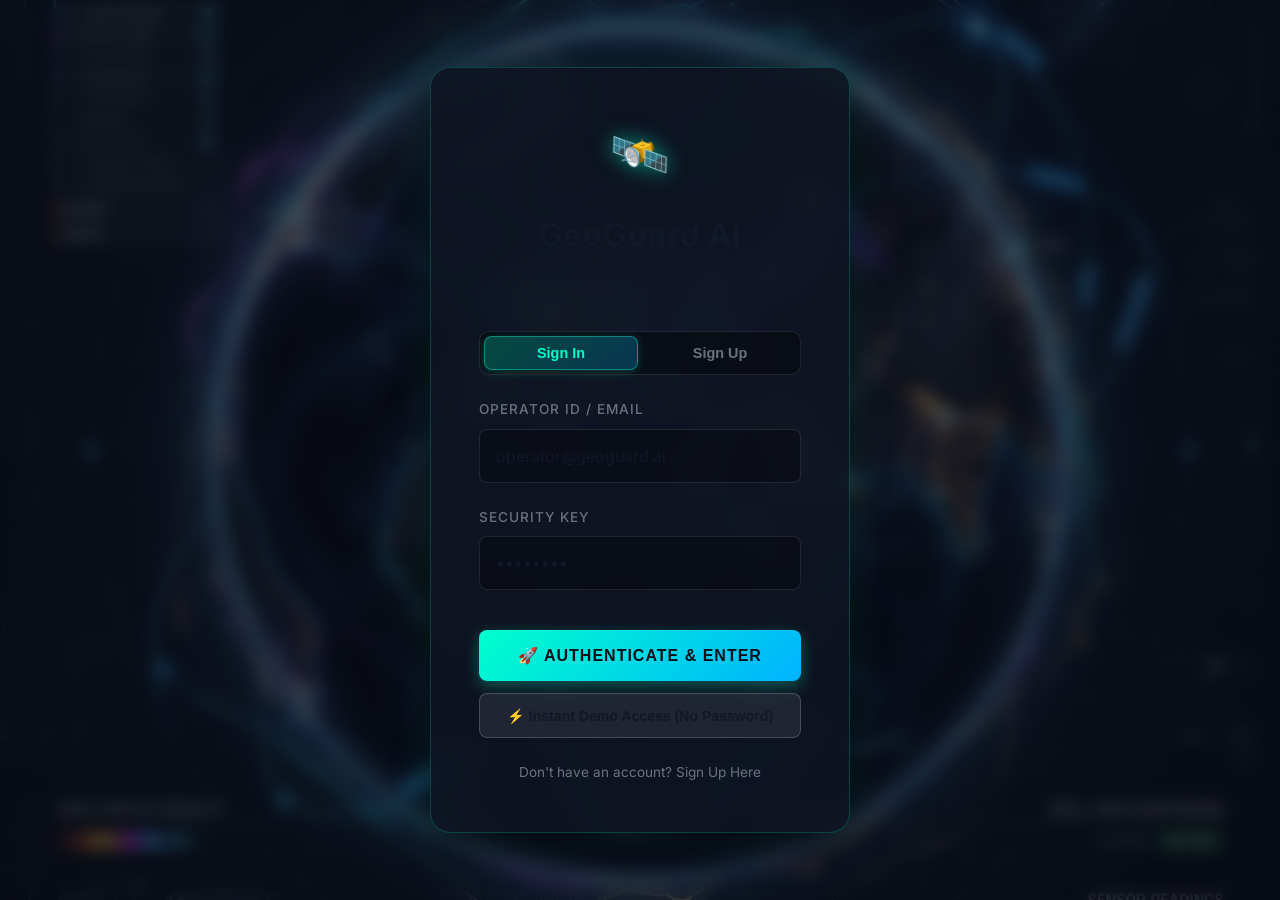
==== commit 1c7cb9fc: "Add full Sign In / Sign Up tabs with 1-click instant demo bypass" ====
--- a/frontend/index.html
+++ b/frontend/index.html
@@ -23,26 +23,60 @@
 </head>
 <body class="login-active">
 
-<!-- ═══════════════ LOGIN OVERLAY ═══════════════ -->
+<!-- ═══════════════ LOGIN / SIGNUP OVERLAY ═══════════════ -->
 <div id="loginOverlay" class="login-overlay">
     <div class="login-card">
         <div class="login-header">
             <div class="login-logo-icon">🛰️</div>
             <h2>GeoGuard AI</h2>
-            <p>Access the Satellite Surveillance Network</p>
+            <p>Satellite Surveillance Network</p>
         </div>
+
+        <!-- Auth Tabs: Sign In vs Sign Up -->
+        <div class="auth-tabs">
+            <button type="button" class="auth-tab active" id="tabSignIn">Sign In</button>
+            <button type="button" class="auth-tab" id="tabSignUp">Sign Up</button>
+        </div>
+
+        <!-- 1. SIGN IN FORM -->
         <form id="loginForm" class="login-form">
             <div class="form-group">
                 <label for="username">Operator ID / Email</label>
-                <input type="text" id="username" value="operator@geoguard.ai" placeholder="Enter your credentials" required>
+                <input type="text" id="username" value="operator@geoguard.ai" placeholder="Enter your email or ID" required>
             </div>
             <div class="form-group">
                 <label for="password">Security Key</label>
                 <input type="password" id="password" value="demo1234" placeholder="••••••••" required>
             </div>
-            <button type="submit" class="btn-login">Authenticate & Enter (Demo)</button>
+            <button type="submit" class="btn-login" id="signInSubmitBtn">🚀 Authenticate & Enter</button>
+            <button type="button" class="btn-instant-demo" id="btnInstantDemo">⚡ Instant Demo Access (No Password)</button>
             <div class="login-footer">
-                <a href="#">Request Access</a> | <a href="#">Forgot Security Key?</a>
+                Don't have an account? <a href="#" id="linkToSignUp">Sign Up Here</a>
+            </div>
+        </form>
+
+        <!-- 2. SIGN UP FORM -->
+        <form id="signUpForm" class="login-form" style="display: none;">
+            <div class="form-group">
+                <label for="signupName">Full Name / Operator ID</label>
+                <input type="text" id="signupName" placeholder="e.g. Sudharsana" required>
+            </div>
+            <div class="form-group">
+                <label for="signupEmail">Official Email</label>
+                <input type="email" id="signupEmail" placeholder="operator@mining.gov.in" required>
+            </div>
+            <div class="form-group">
+                <label for="signupOrg">Agency / Department</label>
+                <input type="text" id="signupOrg" placeholder="e.g. State Mining Surveillance" value="Mining Surveillance Cell">
+            </div>
+            <div class="form-group">
+                <label for="signupPassword">Security Key / Password</label>
+                <input type="password" id="signupPassword" placeholder="Create your key" required>
+            </div>
+            <button type="submit" class="btn-login" id="signUpSubmitBtn">✨ Create Account & Launch</button>
+            <button type="button" class="btn-instant-demo" id="btnInstantDemo2">⚡ Instant Demo Access</button>
+            <div class="login-footer">
+                Already registered? <a href="#" id="linkToSignIn">Sign In Here</a>
             </div>
         </form>
     </div>
--- a/frontend/index.css
+++ b/frontend/index.css
@@ -1887,8 +1887,65 @@
     transform: translateY(1px);
 }
 
+/* Auth Tabs (Sign In vs Sign Up) */
+.auth-tabs {
+    display: flex;
+    background: rgba(0, 0, 0, 0.4);
+    border: 1px solid rgba(255, 255, 255, 0.1);
+    border-radius: 10px;
+    padding: 4px;
+    margin-bottom: 1.5rem;
+    gap: 6px;
+}
+
+.auth-tab {
+    flex: 1;
+    padding: 8px 16px;
+    border: none;
+    background: transparent;
+    color: var(--text-muted);
+    font-size: 0.9rem;
+    font-weight: 600;
+    border-radius: 8px;
+    cursor: pointer;
+    transition: all 0.25s ease;
+}
+
+.auth-tab:hover {
+    color: #ffffff;
+}
+
+.auth-tab.active {
+    background: linear-gradient(135deg, rgba(0, 255, 204, 0.25), rgba(0, 179, 255, 0.25));
+    color: #00FFCC;
+    border: 1px solid rgba(0, 255, 204, 0.4);
+    box-shadow: 0 2px 10px rgba(0, 255, 204, 0.2);
+}
+
+.btn-instant-demo {
+    width: 100%;
+    padding: 0.85rem;
+    margin-top: 0.75rem;
+    background: rgba(255, 255, 255, 0.08);
+    color: var(--text-light);
+    border: 1px solid rgba(255, 255, 255, 0.18);
+    border-radius: 8px;
+    font-size: 0.88rem;
+    font-weight: 600;
+    cursor: pointer;
+    transition: all 0.25s ease;
+    backdrop-filter: blur(8px);
+}
+
+.btn-instant-demo:hover {
+    background: rgba(255, 255, 255, 0.18);
+    border-color: rgba(0, 255, 204, 0.5);
+    color: #00FFCC;
+    transform: translateY(-1px);
+}
+
 .login-footer {
-    margin-top: 2rem;
+    margin-top: 1.5rem;
     text-align: center;
     font-size: 0.85rem;
     color: var(--text-muted);
